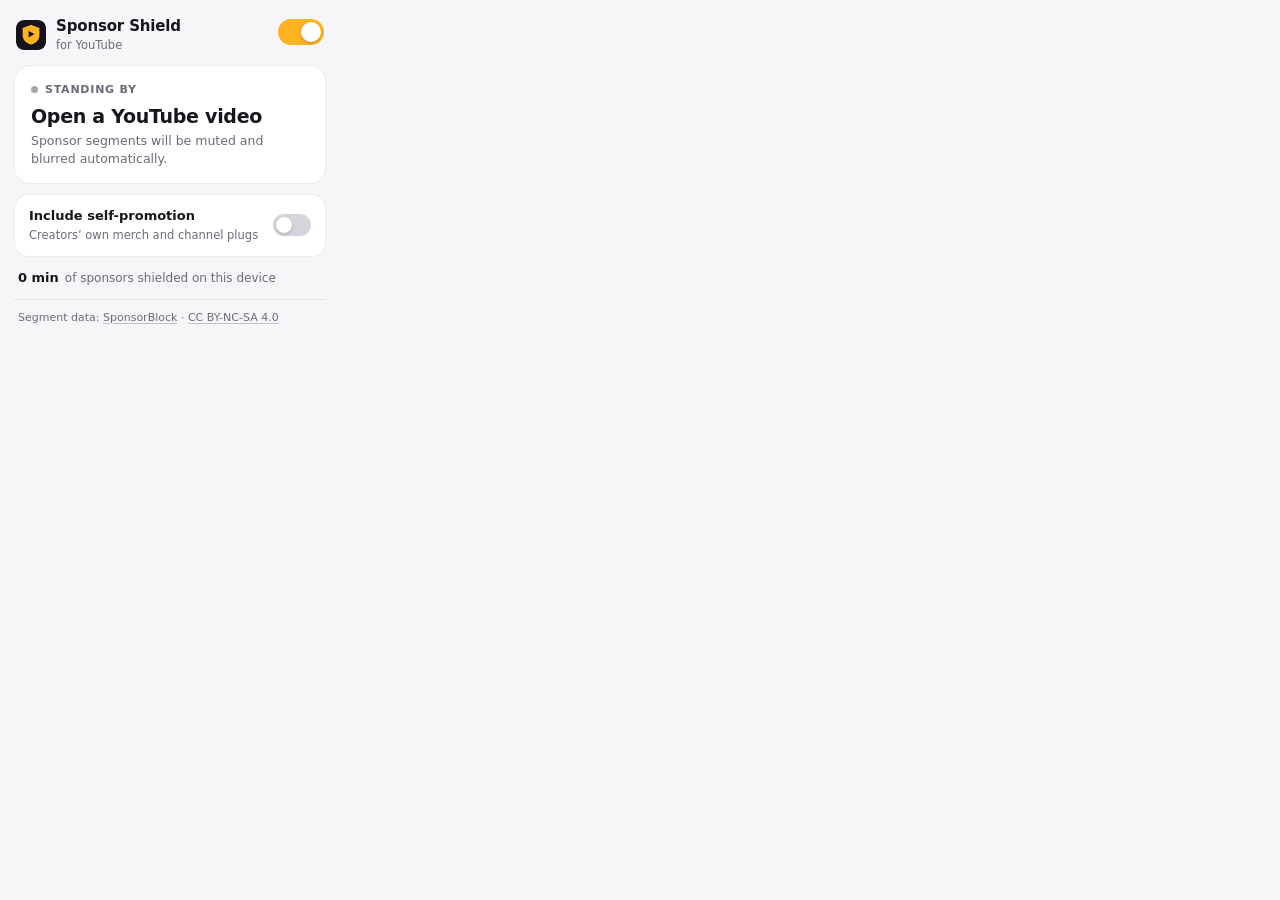
==== popup.html @ b0b1c978 "YT Sponsor Shield 1.4.0 Chrome MV3 extension that mutes and blurs community-marked sponsor segments " ====
<!doctype html>
<html lang="en">
<head>
  <meta charset="utf-8">
  <meta name="viewport" content="width=device-width, initial-scale=1">
  <title>YT Sponsor Shield</title>
  <link rel="stylesheet" href="popup.css">
  <script src="popup.js" defer></script>
</head>
<body>
  <header>
    <img src="icons/shield-48.png" width="30" height="30" alt="">
    <div class="brand"><h1>Sponsor Shield</h1><p>for YouTube</p></div>
    <label class="master" title="Turn the shield on or off">
      <span class="sr-only">Shield sponsor segments</span>
      <input id="enabled" type="checkbox" role="switch" checked>
    </label>
  </header>

  <section class="hero" id="hero" data-state="idle" aria-live="polite">
    <p class="kicker"><span class="dot" aria-hidden="true"></span><span id="kicker">Standing by</span></p>
    <p class="headline" id="headline">Open a YouTube video</p>
    <p class="sub" id="sub">Sponsor segments will be muted and blurred automatically.</p>
    <div class="timeline" id="timeline" hidden>
      <div class="track" id="track" aria-hidden="true"><span class="head" id="playhead"></span></div>
      <div class="times"><span id="time-now">0:00</span><span id="time-total">0:00</span></div>
    </div>
    <button id="retry" class="retry" type="button" hidden>Try again</button>
  </section>

  <label class="row">
    <span><strong>Include self-promotion</strong><small>Creators’ own merch and channel plugs</small></span>
    <input id="includeSelfpromo" type="checkbox" role="switch">
  </label>

  <div class="stat">
    <span class="stat-value" id="stat">0 min</span>
    <span class="stat-label">of sponsors shielded on this device</span>
  </div>

  <p id="save-error" class="error" role="alert" hidden></p>

  <footer>Segment data: <a href="https://sponsor.ajay.app" target="_blank" rel="noopener noreferrer">SponsorBlock</a> · <a href="https://creativecommons.org/licenses/by-nc-sa/4.0/" target="_blank" rel="noopener noreferrer">CC BY-NC-SA 4.0</a></footer>
</body>
</html>
---- popup.css ----
:root {
  color-scheme: light dark;
  --bg: #f6f6f8;
  --surface: #ffffff;
  --border: rgba(20, 20, 30, .08);
  --ink: #16161c;
  --muted: #6b6b78;
  --faint: #e7e7ec;
  --accent: #ffb224;
  --accent-ink: #9a5b00;
  --accent-soft: rgba(255, 178, 36, .16);
  --accent-dot: #f08c00;
  --ok: #1f9d6b;
  --err: #d14343;
  --switch-off: #d5d5dc;
  font-family: "Segoe UI Variable Text", "Segoe UI", system-ui, -apple-system, Roboto, sans-serif;
}
@media (prefers-color-scheme: dark) {
  :root {
    --bg: #111116;
    --surface: #1b1b22;
    --border: rgba(255, 255, 255, .07);
    --ink: #f2f2f5;
    --muted: #9898a6;
    --faint: #2b2b34;
    --accent-ink: #ffc65c;
    --accent-soft: rgba(255, 178, 36, .14);
    --accent-dot: #ffb224;
    --ok: #3ccf91;
    --err: #ff7a7a;
    --switch-off: #3a3a45;
  }
}
* { box-sizing: border-box; }
body {
  width: 340px;
  margin: 0;
  padding: 14px;
  background: var(--bg);
  color: var(--ink);
  font-size: 13px;
  line-height: 1.4;
  -webkit-font-smoothing: antialiased;
}
p { margin: 0; }
.sr-only { position: absolute; width: 1px; height: 1px; overflow: hidden; clip-path: inset(50%); white-space: nowrap; }

header { display: flex; align-items: center; gap: 10px; padding: 2px 2px 12px; }
header img { border-radius: 8px; }
.brand { flex: 1; }
h1 { margin: 0; font-size: 15px; font-weight: 650; letter-spacing: -.01em; }
.brand p { color: var(--muted); font-size: 11.5px; }

/* Switches */
input[role="switch"] {
  appearance: none;
  position: relative;
  flex: none;
  width: 38px;
  height: 22px;
  margin: 0;
  border-radius: 999px;
  background: var(--switch-off);
  cursor: pointer;
  transition: background .2s ease;
}
input[role="switch"]::before {
  content: "";
  position: absolute;
  top: 3px;
  left: 3px;
  width: 16px;
  height: 16px;
  border-radius: 50%;
  background: #fff;
  box-shadow: 0 1px 3px rgba(0, 0, 0, .25);
  transition: transform .2s cubic-bezier(.3, .7, .2, 1);
}
input[role="switch"]:checked { background: var(--accent); }
input[role="switch"]:checked::before { transform: translateX(16px); }
input[role="switch"]:disabled { opacity: .6; cursor: progress; }
input:focus-visible, button:focus-visible, a:focus-visible { outline: 2px solid var(--accent); outline-offset: 2px; }
.master input[role="switch"] { width: 46px; height: 26px; }
.master input[role="switch"]::before { width: 20px; height: 20px; }
.master input[role="switch"]:checked::before { transform: translateX(20px); }

/* Status hero */
.hero {
  padding: 16px;
  border: 1px solid var(--border);
  border-radius: 16px;
  background: var(--surface);
}
.kicker {
  display: flex;
  align-items: center;
  gap: 7px;
  color: var(--muted);
  font-size: 11px;
  font-weight: 600;
  letter-spacing: .07em;
  text-transform: uppercase;
}
.dot { width: 7px; height: 7px; border-radius: 50%; background: var(--muted); opacity: .6; }
.headline { margin-top: 8px; font-size: 19px; font-weight: 650; letter-spacing: -.015em; line-height: 1.2; font-variant-numeric: tabular-nums; }
.sub { margin-top: 4px; color: var(--muted); font-size: 12.5px; }

.hero[data-state="active"] { background: linear-gradient(180deg, var(--accent-soft), transparent 70%), var(--surface); }
.hero[data-state="active"] .kicker { color: var(--accent-ink); }
.hero[data-state="active"] .dot { background: var(--accent-dot); opacity: 1; animation: pulse 1.6s ease-in-out infinite; }
.hero[data-state="ready"] .dot, .hero[data-state="clear"] .dot { background: var(--ok); opacity: 1; }
.hero[data-state="ready"] .kicker { color: var(--ok); }
.hero[data-state="checking"] .dot { background: var(--accent-dot); opacity: 1; animation: pulse 1s ease-in-out infinite; }
.hero[data-state="error"] .dot { background: var(--err); opacity: 1; }
.hero[data-state="error"] .kicker { color: var(--err); }
.hero[data-state="ad"] .dot { background: var(--muted); opacity: 1; }
@keyframes pulse { 50% { opacity: .35; } }

/* Mini timeline */
.timeline { margin-top: 14px; }
.track {
  position: relative;
  height: 6px;
  border-radius: 6px;
  background: var(--faint);
}
.seg {
  position: absolute;
  top: 0;
  bottom: 0;
  min-width: 3px;
  border-radius: 6px;
  background: var(--accent);
  opacity: .55;
}
.seg.now { opacity: 1; }
.seg.past { opacity: .25; }
.head {
  position: absolute;
  top: 50%;
  left: 0;
  z-index: 1;
  width: 14px;
  height: 14px;
  margin: -7px 0 0 -7px;
  border: 2px solid var(--surface);
  border-radius: 50%;
  background: var(--ink);
  box-shadow: 0 1px 3px rgba(0, 0, 0, .25);
}
.times {
  display: flex;
  justify-content: space-between;
  margin-top: 7px;
  color: var(--muted);
  font-size: 11px;
  font-variant-numeric: tabular-nums;
}
.retry {
  margin-top: 12px;
  padding: 7px 14px;
  border: 0;
  border-radius: 999px;
  background: var(--ink);
  color: var(--bg);
  font: inherit;
  font-size: 12px;
  font-weight: 600;
  cursor: pointer;
}

/* Settings row + stat */
.row {
  display: flex;
  align-items: center;
  justify-content: space-between;
  gap: 12px;
  margin-top: 10px;
  padding: 12px 14px;
  border: 1px solid var(--border);
  border-radius: 14px;
  background: var(--surface);
  cursor: pointer;
}
.row strong { display: block; font-size: 13px; font-weight: 600; }
.row small { display: block; margin-top: 2px; color: var(--muted); font-size: 11.5px; }

.stat[hidden] { display: none; }
.stat {
  display: flex;
  align-items: baseline;
  gap: 6px;
  padding: 12px 4px 0;
}
.stat-value { font-size: 13px; font-weight: 650; font-variant-numeric: tabular-nums; }
.stat-label { color: var(--muted); font-size: 12px; }

.error { margin-top: 10px; color: var(--err); font-size: 12px; }

footer {
  margin-top: 12px;
  padding: 10px 4px 0;
  border-top: 1px solid var(--border);
  color: var(--muted);
  font-size: 11px;
}
footer a { color: inherit; text-decoration: underline; text-decoration-color: color-mix(in srgb, currentColor 40%, transparent); text-underline-offset: 2px; }
footer a:hover { color: var(--ink); }

@media (prefers-reduced-motion: reduce) {
  *, *::before { animation: none !important; transition: none !important; }
}
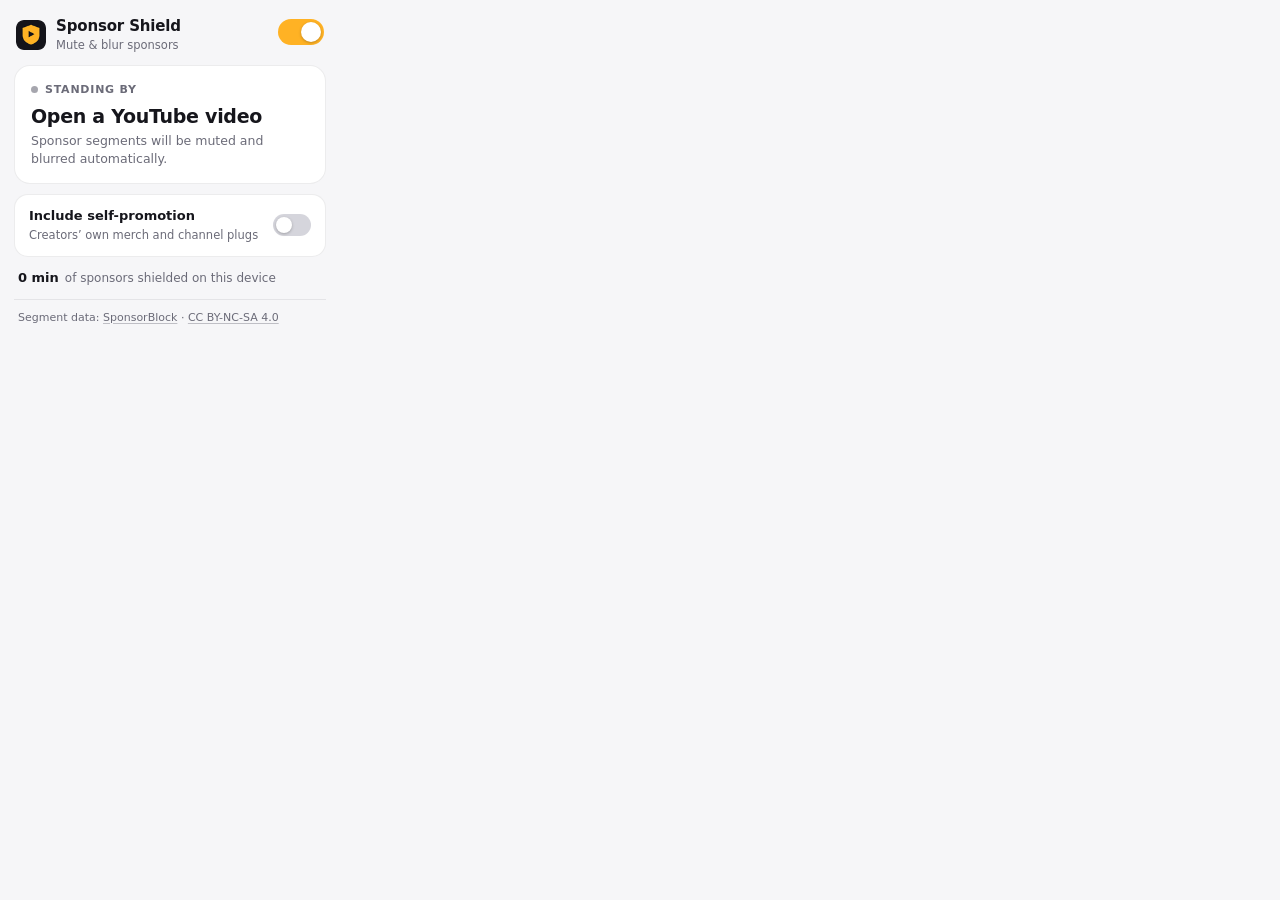
==== commit df03e22a: "Sponsor Shield 1.5.0: store launch kit - Rename to Sponsor Shield (no YouTube branding in the name) " ====
--- a/popup.html
+++ b/popup.html
@@ -3,14 +3,14 @@
 <head>
   <meta charset="utf-8">
   <meta name="viewport" content="width=device-width, initial-scale=1">
-  <title>YT Sponsor Shield</title>
+  <title>Sponsor Shield</title>
   <link rel="stylesheet" href="popup.css">
   <script src="popup.js" defer></script>
 </head>
 <body>
   <header>
     <img src="icons/shield-48.png" width="30" height="30" alt="">
-    <div class="brand"><h1>Sponsor Shield</h1><p>for YouTube</p></div>
+    <div class="brand"><h1>Sponsor Shield</h1><p>Mute &amp; blur sponsors</p></div>
     <label class="master" title="Turn the shield on or off">
       <span class="sr-only">Shield sponsor segments</span>
       <input id="enabled" type="checkbox" role="switch" checked>
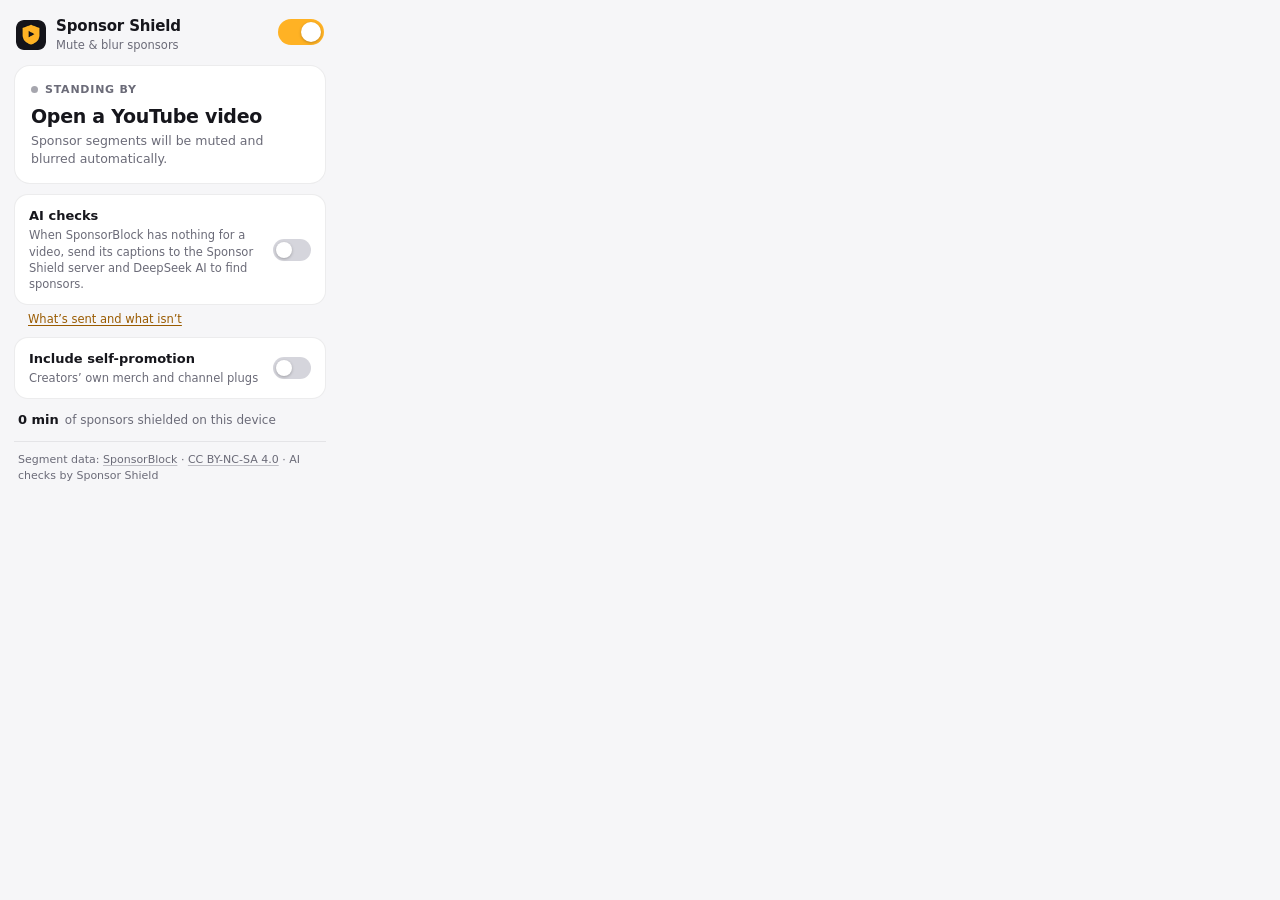
==== commit 62d9cbbe: "Release 1.6.0: optional AI checks with a Sponsor Shield server When SponsorBlock has no sponsor segm" ====
--- a/popup.html
+++ b/popup.html
@@ -29,6 +29,12 @@
   </section>
 
   <label class="row">
+    <span><strong>AI checks</strong><small>When SponsorBlock has nothing for a video, send its captions to the Sponsor Shield server and DeepSeek AI to find sponsors.</small></span>
+    <input id="aiChecks" type="checkbox" role="switch">
+  </label>
+  <p class="row-note"><a href="welcome.html" target="_blank" rel="noopener">What’s sent and what isn’t</a></p>
+
+  <label class="row">
     <span><strong>Include self-promotion</strong><small>Creators’ own merch and channel plugs</small></span>
     <input id="includeSelfpromo" type="checkbox" role="switch">
   </label>
@@ -40,6 +46,6 @@
 
   <p id="save-error" class="error" role="alert" hidden></p>
 
-  <footer>Segment data: <a href="https://sponsor.ajay.app" target="_blank" rel="noopener noreferrer">SponsorBlock</a> · <a href="https://creativecommons.org/licenses/by-nc-sa/4.0/" target="_blank" rel="noopener noreferrer">CC BY-NC-SA 4.0</a></footer>
+  <footer>Segment data: <a href="https://sponsor.ajay.app" target="_blank" rel="noopener noreferrer">SponsorBlock</a> · <a href="https://creativecommons.org/licenses/by-nc-sa/4.0/" target="_blank" rel="noopener noreferrer">CC BY-NC-SA 4.0</a> · AI checks by Sponsor Shield</footer>
 </body>
 </html>
--- a/popup.css
+++ b/popup.css
@@ -185,6 +185,9 @@
 .row strong { display: block; font-size: 13px; font-weight: 600; }
 .row small { display: block; margin-top: 2px; color: var(--muted); font-size: 11.5px; }
 
+.row-note { padding: 6px 14px 0; font-size: 11.5px; }
+.row-note a { color: var(--accent-ink); text-underline-offset: 2px; }
+
 .stat[hidden] { display: none; }
 .stat {
   display: flex;
